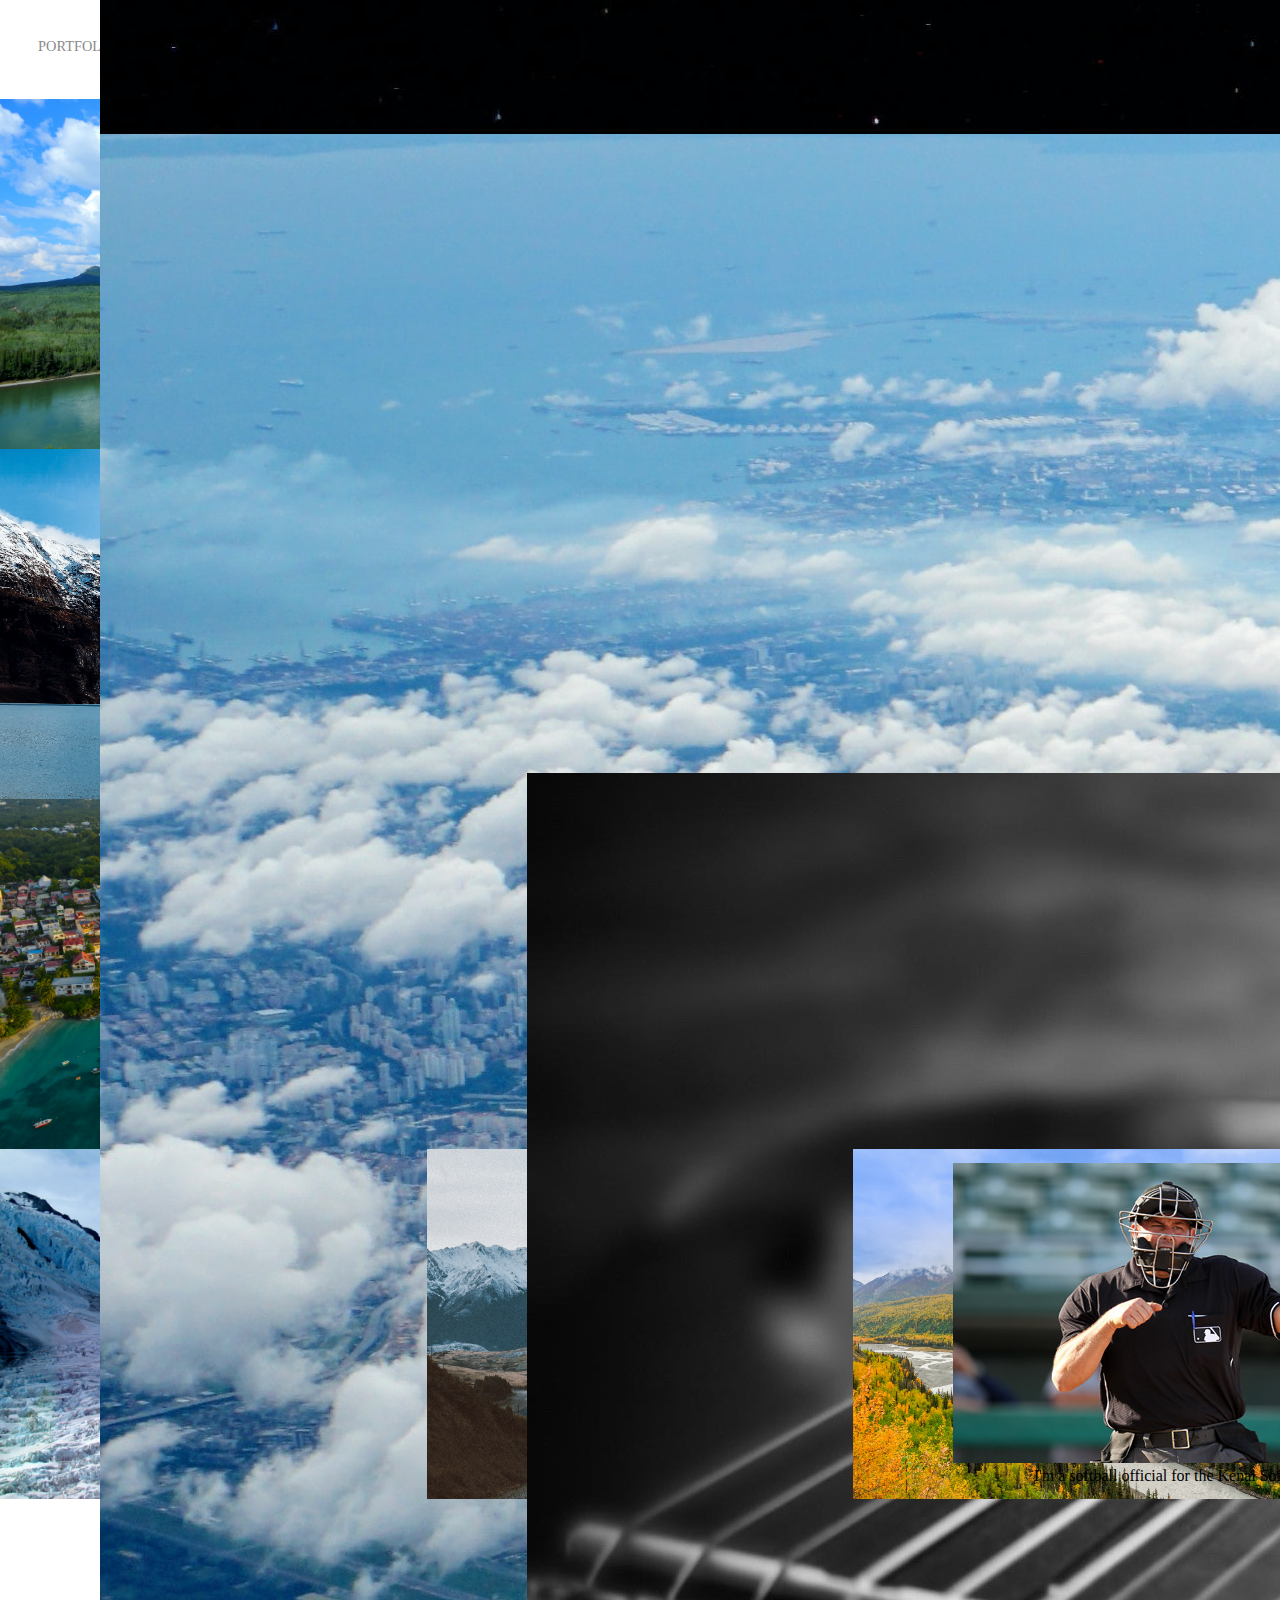
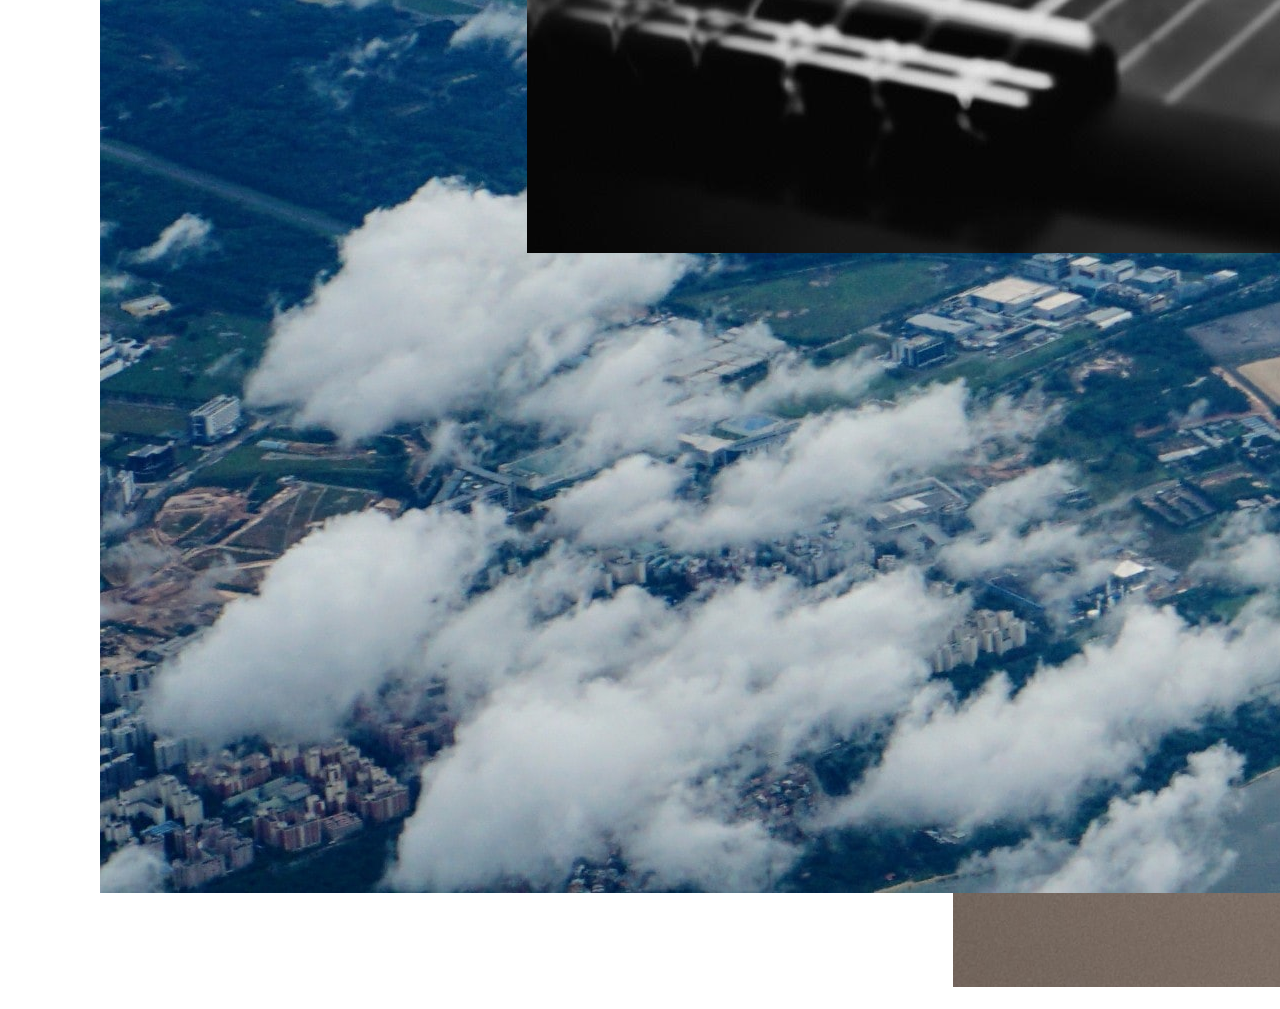
==== index.html @ 77ffd1c9 "modified CSS" ====
<!DOCTYPE html>
<html lang="en">

<head>
    <meta charset="UTF-8">
    <title>My Web Page</title>
    <link rel="stylesheet" href="styles.css">

</head>

<body>
    <div class="container">
        <div class="nav-wrapper">
            <div class="left-side">
                <div class="nav-link-wrapper">
                    <a href="art-portfolio.html">Portfolio</a>
                </div>
            </div>

            <div class="righ-side">
                <div class="brand">
                    <div>CYMBERLY BRENDIBLE</div>
                </div>
            </div>
        </div>

        <div class="content-wrapper">
            <div class="portfolio-items-wrapper">

                <div class="portfolio-item-wrapper">
                    <div class="portfolio-img-background" style="background-image:url(myWebpage_pics/logos1.jpg)">
                    </div>

                    <div class="img-text-wrapper">
                        <div class="logo-wrapper">
                            <img src="muyWebpage_pics/logos2.jpg">
                        </div>

                        <div class="subtitle">
                            I'm an Alaskan Native, and I live in Alaska where the days are short and the nights are
                            long.
                        </div>
                    </div>
                </div>

                <div class="portfolio-item-wrapper">
                    <div class="portfolio-img-background" style="background-image:url(myWebpage_pics/logos3.jpg)">
                    </div>

                    <div class="img-text-wrapper">
                        <div class="logo-wrapper">
                            <img src="myWebpage_pics/logos19.jpg">
                        </div>

                        <div class="subtitle">
                            I'm part of the only Federally Recognized Reservation in the state of Alaska.
                        </div>
                    </div>
                </div>

                <div class="portfolio-item-wrapper">
                    <div class="portfolio-img-background" style="background-image:url(myWebpage_pics/logos4.jpg)">
                    </div>

                    <div class="img-text-wrapper">
                        <div class="logo-wrapper">
                            <img src="myWebpage_pics/logos17.jpg">
                        </div>

                        <div class="subtitle">
                            I'm part of the Tsimpshian tribe of the New and Old Metlakatla, which is located in Canada.
                        </div>
                    </div>
                </div>

                <div class="portfolio-item-wrapper">
                    <div class="portfolio-img-background" style="background-image:url(myWebpage_pics/logos5.jpg)">
                    </div>

                    <div class="img-text-wrapper">
                        <div class="logo-wrapper">
                            <img src="myWebpage_pics/logos20.jpg">
                        </div>

                        <div class="subtitle">
                            I'm a cat parent; I have two cats. Father and son. The oldest is a black cat with orange-red
                            tabby stripes undercoat. The youngest is an prange striped tabby polydactyl with working
                            thumbs.
                        </div>
                    </div>
                </div>

                <div class="portfolio-item-wrapper">
                    <div class="portfolio-img-background" style="background-image:url(myWebpage_pics/logos6.jpg)">
                    </div>

                    <div class="img-text-wrapper">
                        <div class="logo-wrapper">
                            <img src="myWebpage_pics/logos21.jpg" </div>
                        </div>

                        <div class="subtitle">
                            I started learning code to broaden my horizons in this day and age.
                        </div>
                    </div>
                </div>

                <div class="portfolio-item-wrapper">
                    <div class="portfolio-img-background" style="background-image:url(myWebpage_pics/logos7.jpg)">
                    </div>

                    <div class="img-text-wrapper">
                        <div class="logo-wrapper">
                            <img src="myWebpage_pics/logos22.jpg" </div>
                        </div>

                        <div class="subtitle">
                            What would I like to do with my code? I would love to create video games everyone can enjoy.
                        </div>
                    </div>
                </div>

                <div class="portfolio-item-wrapper">
                    <div class="portfolio-img-background" style="background-image:url(myWebpage_pics/logos8.jpg)">
                    </div>

                    <div class="img-text-wrapper">
                        <div class="logo-wrapper">
                            <img src="myWebpage_pics/logos23.jpg" </div>
                        </div>

                        <div class="subtitle">
                            I hope to travel the world before I get too old to enjoy certain scenes.
                        </div>
                    </div>
                </div>

                <div class="portfolio-item-wrapper">
                    <div class="portfolio-img-background" style="background-image:url(images/logos/logos9.jpg)">
                    </div>

                    <div class="img-text-wrapper">
                        <div class="logo-wrapper">
                            <img src="myWebpage_pics/logos16.jpg" </div>
                        </div>

                        <div class="subtitle">
                            I'm part of the aggressive inline movement back in the 1990's before it was cool.
                        </div>
                    </div>
                </div>

                <div class="portfolio-item-wrapper">
                    <div class="portfolio-img-background" style="background-image:url(myWebpage_pics/logos10.jpg)">
                    </div>

                    <div class="img-text-wrapper">
                        <div class="logo-wrapper">
                            <img src="myWebpage_pics/alaskan90h7s_logo.jpg" </div>
                        </div>

                        <div class="subtitle">
                            I'm an artist. I create graphics, self-protraits, and anime-character art. I also dabble in
                            tattoo art.
                        </div>
                    </div>
                </div>

                <div class="portfolio-item-wrapper">
                    <div class="portfolio-img-background" style="background-image:url(myWebpage_pics/logos11.jpg)">
                    </div>

                    <div class="img-text-wrapper">
                        <div class="logo-wrapper">
                            <img src="myWebpage_pics/logos10.jpg" </div>
                        </div>

                        <div class="subtitle">
                            I have 12 sisters and 8 bothers, but I only have 1 biological sister and 1 biological
                            brother.
                        </div>
                    </div>
                </div>

                <div class="portfolio-item-wrapper">
                    <div class="portfolio-img-background" style="background-image:url(myWebpage_pics/logos12.jpg)">
                    </div>

                    <div class="img-text-wrapper">
                        <div class="logo-wrapper">
                            <img src="myWebpage_pics/logos15.jpg" </div>
                        </div>

                        <div class="subtitle">
                            I'm a 15 plus year student of guitar.
                        </div>
                    </div>
                </div>

                <div class="portfolio-item-wrapper">
                    <div class="portfolio-img-background" style="background-image:url(myWebpage_pics/logos13.jpg)">
                    </div>

                    <div class="img-text-wrapper">
                        <div class="logo-wrapper">
                            <img src="myWebpage_pics/logos14.jpg" </div>
                        </div>

                        <div class="subtitle" font-size=5>
                            I'm a softball official for the Kenai Softball Association.
                        </div>
                    </div>
                </div>

            </div>


        </div>
</body>

</html>
---- styles.css ----
/*Master Styles */
body {
    margin: 0px;
}

.container {
    display: grid;
    grid-template-columns: 1fr;
}

/* Nav Styles*/
.nav-wrapper {
    display: flex;
    justify-content: space-between;
    padding: 38px;
}

.left-side {
    display: flex;
}

.nav-wrapper > .left-side > div {
    margin-right: 20px;
    font-size: 0.9em;
    text-transform: uppercase;
}

.nav-link-wrapper {
    height: 22px;
    border-bottom: 1px solid transparent;
    transition: border-bottom 0.5s;
}

.nav-link-wrapper a {
    color: #8a8a8a;
    text-decoration: none;
    transition: color 0.5s;   
}

.nav-link-wrapper:hover {
    border-bottom: 1px solid black;
}

.nav-link-wrapper a:hover {
    border-bottom: black;
}

/*Portfolio Syles */
.portfolio-items-wrapper {
    display: grid;
    grid-template-columns: 1fr 1fr 1fr;
}

.portfolio-item-wrapper {
    position: relative;
}

.portfolio-img-background {
    height: 350px;
    width: 100%;
    background-size: cover;
    background-position: center;
    background-repeat: no-repeat;
}

.img-text-wrapper {
    position: absolute;
    top: 0;
    display: flex;
    flex-direction: column;
    justify-content: center;
    align-items: center;
    height: 100%;
    text-align: center;
    padding-left: 100px;
    padding-right: 100px;
}
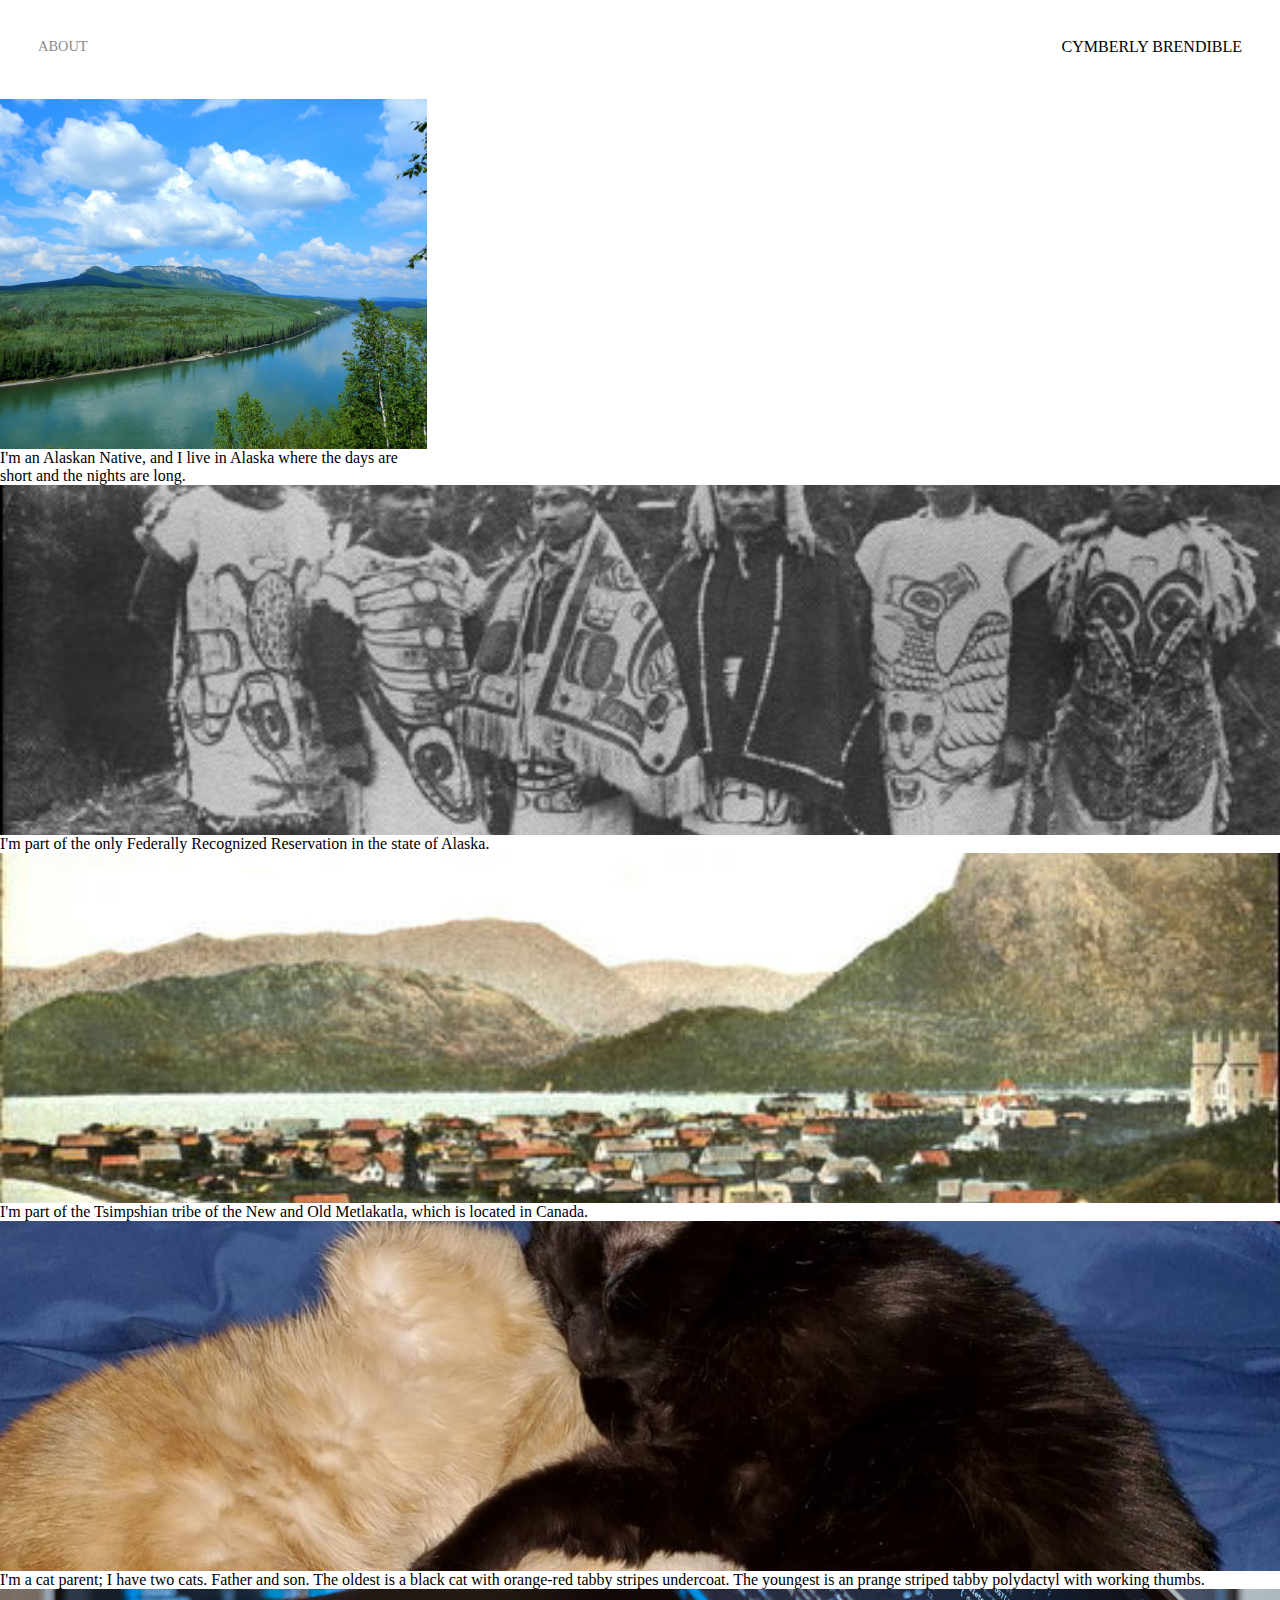
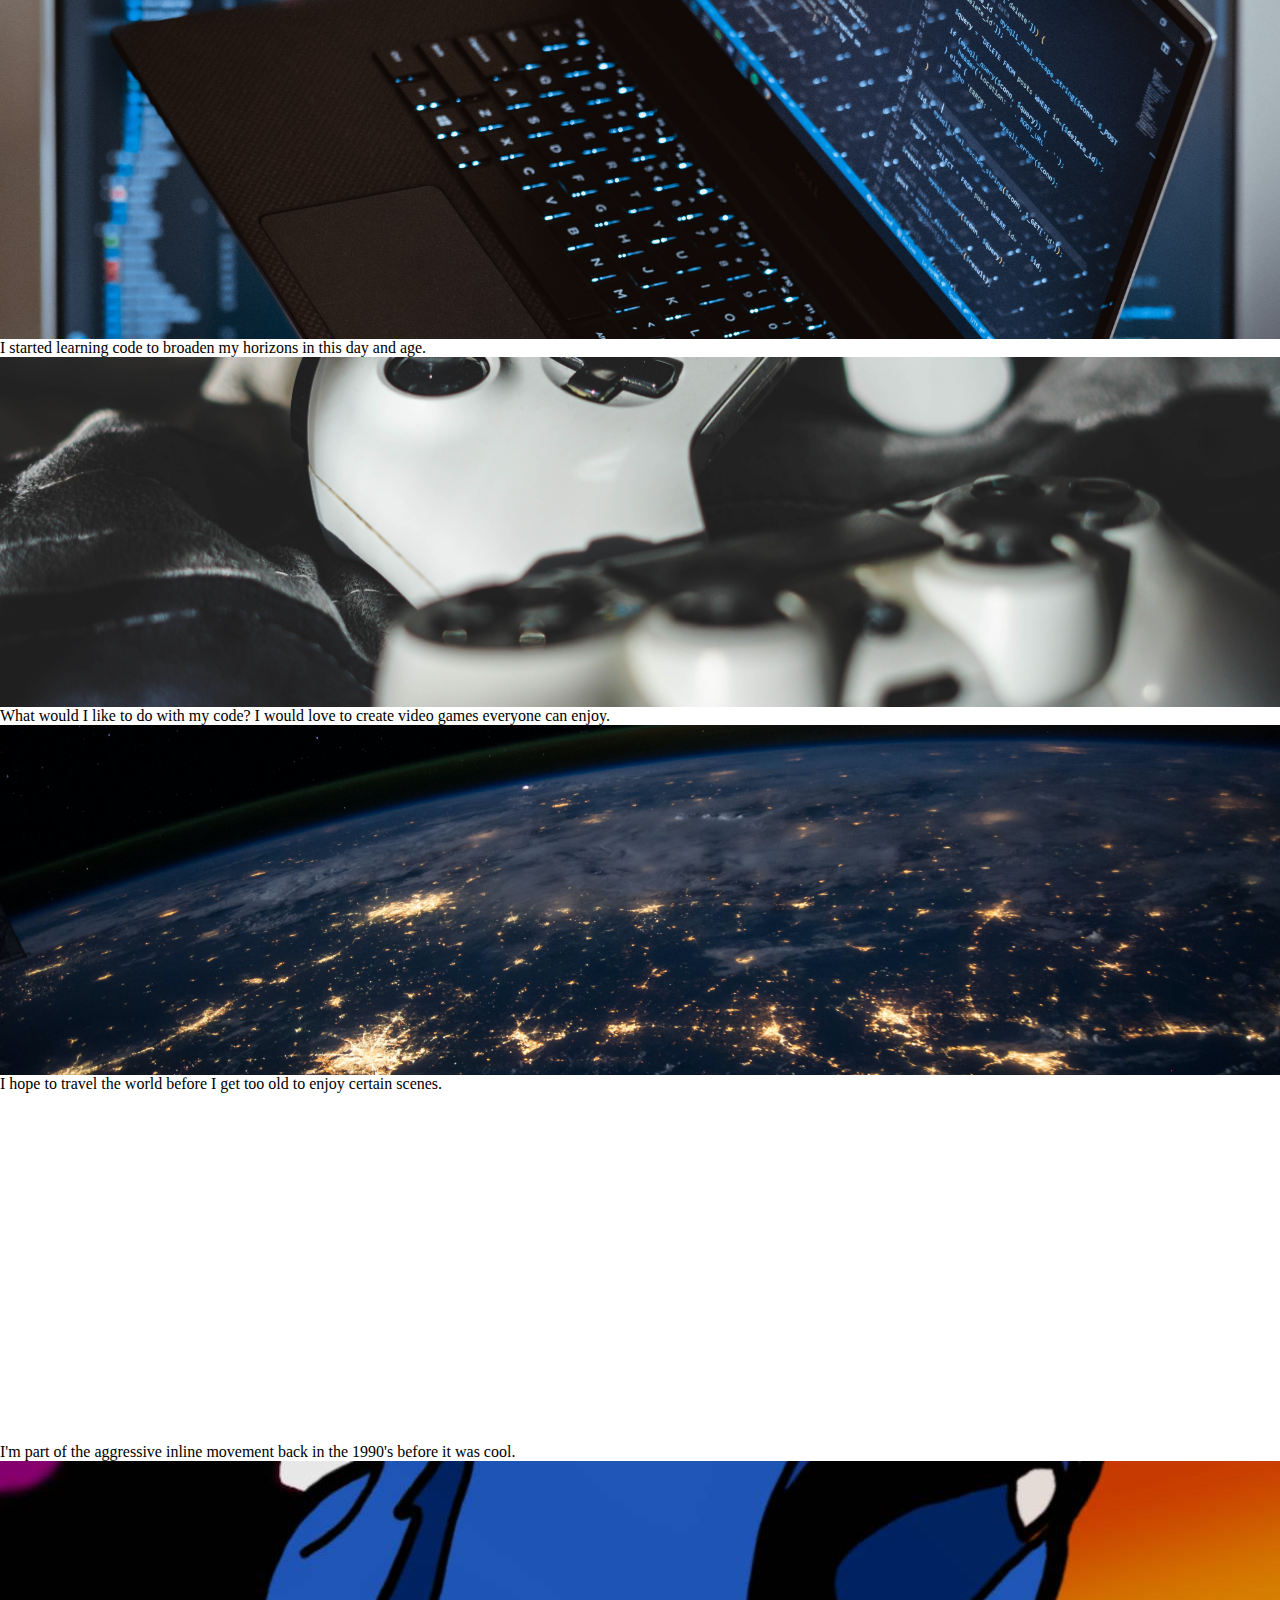
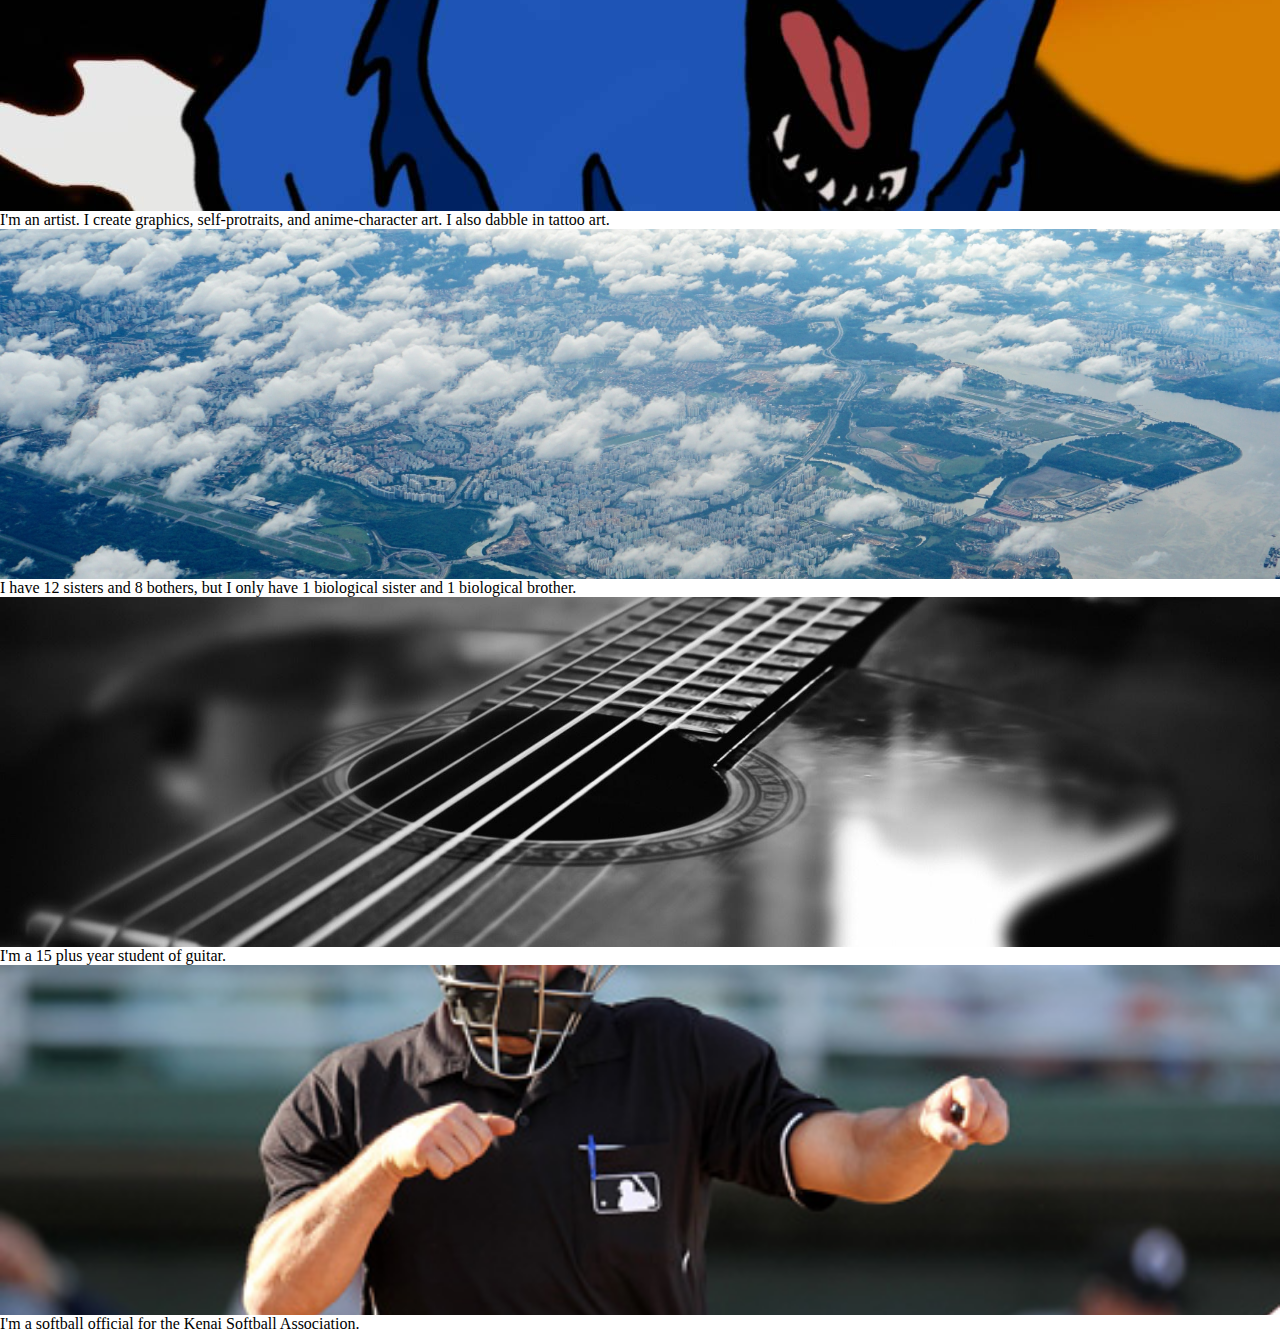
==== commit 5d3b59a3: "modified html" ====
--- a/index.html
+++ b/index.html
@@ -13,7 +13,7 @@
         <div class="nav-wrapper">
             <div class="left-side">
                 <div class="nav-link-wrapper">
-                    <a href="art-portfolio.html">Portfolio</a>
+                    <a href="about.html">About</a>
                 </div>
             </div>
 
@@ -30,12 +30,6 @@
                 <div class="portfolio-item-wrapper">
                     <div class="portfolio-img-background" style="background-image:url(myWebpage_pics/logos1.jpg)">
                     </div>
-
-                    <div class="img-text-wrapper">
-                        <div class="logo-wrapper">
-                            <img src="muyWebpage_pics/logos2.jpg">
-                        </div>
-
                         <div class="subtitle">
                             I'm an Alaskan Native, and I live in Alaska where the days are short and the nights are
                             long.
@@ -44,14 +38,8 @@
                 </div>
 
                 <div class="portfolio-item-wrapper">
-                    <div class="portfolio-img-background" style="background-image:url(myWebpage_pics/logos3.jpg)">
+                    <div class="portfolio-img-background" style="background-image:url(myWebpage_pics/logos19.jpg)">
                     </div>
-
-                    <div class="img-text-wrapper">
-                        <div class="logo-wrapper">
-                            <img src="myWebpage_pics/logos19.jpg">
-                        </div>
-
                         <div class="subtitle">
                             I'm part of the only Federally Recognized Reservation in the state of Alaska.
                         </div>
@@ -59,14 +47,8 @@
                 </div>
 
                 <div class="portfolio-item-wrapper">
-                    <div class="portfolio-img-background" style="background-image:url(myWebpage_pics/logos4.jpg)">
+                    <div class="portfolio-img-background" style="background-image:url(myWebpage_pics/logos18.jpg)">
                     </div>
-
-                    <div class="img-text-wrapper">
-                        <div class="logo-wrapper">
-                            <img src="myWebpage_pics/logos17.jpg">
-                        </div>
-
                         <div class="subtitle">
                             I'm part of the Tsimpshian tribe of the New and Old Metlakatla, which is located in Canada.
                         </div>
@@ -74,14 +56,8 @@
                 </div>
 
                 <div class="portfolio-item-wrapper">
-                    <div class="portfolio-img-background" style="background-image:url(myWebpage_pics/logos5.jpg)">
+                    <div class="portfolio-img-background" style="background-image:url(myWebpage_pics/logos20.jpg)">
                     </div>
-
-                    <div class="img-text-wrapper">
-                        <div class="logo-wrapper">
-                            <img src="myWebpage_pics/logos20.jpg">
-                        </div>
-
                         <div class="subtitle">
                             I'm a cat parent; I have two cats. Father and son. The oldest is a black cat with orange-red
                             tabby stripes undercoat. The youngest is an prange striped tabby polydactyl with working
@@ -91,14 +67,8 @@
                 </div>
 
                 <div class="portfolio-item-wrapper">
-                    <div class="portfolio-img-background" style="background-image:url(myWebpage_pics/logos6.jpg)">
+                    <div class="portfolio-img-background" style="background-image:url(myWebpage_pics/logos22.jpg)">
                     </div>
-
-                    <div class="img-text-wrapper">
-                        <div class="logo-wrapper">
-                            <img src="myWebpage_pics/logos21.jpg" </div>
-                        </div>
-
                         <div class="subtitle">
                             I started learning code to broaden my horizons in this day and age.
                         </div>
@@ -106,14 +76,8 @@
                 </div>
 
                 <div class="portfolio-item-wrapper">
-                    <div class="portfolio-img-background" style="background-image:url(myWebpage_pics/logos7.jpg)">
+                    <div class="portfolio-img-background" style="background-image:url(myWebpage_pics/logos24.jpg)">
                     </div>
-
-                    <div class="img-text-wrapper">
-                        <div class="logo-wrapper">
-                            <img src="myWebpage_pics/logos22.jpg" </div>
-                        </div>
-
                         <div class="subtitle">
                             What would I like to do with my code? I would love to create video games everyone can enjoy.
                         </div>
@@ -121,14 +85,8 @@
                 </div>
 
                 <div class="portfolio-item-wrapper">
-                    <div class="portfolio-img-background" style="background-image:url(myWebpage_pics/logos8.jpg)">
+                    <div class="portfolio-img-background" style="background-image:url(myWebpage_pics/logos23.jpg)">
                     </div>
-
-                    <div class="img-text-wrapper">
-                        <div class="logo-wrapper">
-                            <img src="myWebpage_pics/logos23.jpg" </div>
-                        </div>
-
                         <div class="subtitle">
                             I hope to travel the world before I get too old to enjoy certain scenes.
                         </div>
@@ -136,14 +94,8 @@
                 </div>
 
                 <div class="portfolio-item-wrapper">
-                    <div class="portfolio-img-background" style="background-image:url(images/logos/logos9.jpg)">
+                    <div class="portfolio-img-background" style="background-image:url(images/logos/logos16.jpg)">
                     </div>
-
-                    <div class="img-text-wrapper">
-                        <div class="logo-wrapper">
-                            <img src="myWebpage_pics/logos16.jpg" </div>
-                        </div>
-
                         <div class="subtitle">
                             I'm part of the aggressive inline movement back in the 1990's before it was cool.
                         </div>
@@ -151,14 +103,8 @@
                 </div>
 
                 <div class="portfolio-item-wrapper">
-                    <div class="portfolio-img-background" style="background-image:url(myWebpage_pics/logos10.jpg)">
+                    <div class="portfolio-img-background" style="background-image:url(myWebpage_pics/alaskan90h7s_logo.jpg)">
                     </div>
-
-                    <div class="img-text-wrapper">
-                        <div class="logo-wrapper">
-                            <img src="myWebpage_pics/alaskan90h7s_logo.jpg" </div>
-                        </div>
-
                         <div class="subtitle">
                             I'm an artist. I create graphics, self-protraits, and anime-character art. I also dabble in
                             tattoo art.
@@ -167,14 +113,8 @@
                 </div>
 
                 <div class="portfolio-item-wrapper">
-                    <div class="portfolio-img-background" style="background-image:url(myWebpage_pics/logos11.jpg)">
+                    <div class="portfolio-img-background" style="background-image:url(myWebpage_pics/logos10.jpg)">
                     </div>
-
-                    <div class="img-text-wrapper">
-                        <div class="logo-wrapper">
-                            <img src="myWebpage_pics/logos10.jpg" </div>
-                        </div>
-
                         <div class="subtitle">
                             I have 12 sisters and 8 bothers, but I only have 1 biological sister and 1 biological
                             brother.
@@ -183,14 +123,8 @@
                 </div>
 
                 <div class="portfolio-item-wrapper">
-                    <div class="portfolio-img-background" style="background-image:url(myWebpage_pics/logos12.jpg)">
+                    <div class="portfolio-img-background" style="background-image:url(myWebpage_pics/logos15.jpg)">
                     </div>
-
-                    <div class="img-text-wrapper">
-                        <div class="logo-wrapper">
-                            <img src="myWebpage_pics/logos15.jpg" </div>
-                        </div>
-
                         <div class="subtitle">
                             I'm a 15 plus year student of guitar.
                         </div>
@@ -198,14 +132,8 @@
                 </div>
 
                 <div class="portfolio-item-wrapper">
-                    <div class="portfolio-img-background" style="background-image:url(myWebpage_pics/logos13.jpg)">
+                    <div class="portfolio-img-background" style="background-image:url(myWebpage_pics/logos14.jpg)">
                     </div>
-
-                    <div class="img-text-wrapper">
-                        <div class="logo-wrapper">
-                            <img src="myWebpage_pics/logos14.jpg" </div>
-                        </div>
-
                         <div class="subtitle" font-size=5>
                             I'm a softball official for the Kenai Softball Association.
                         </div>
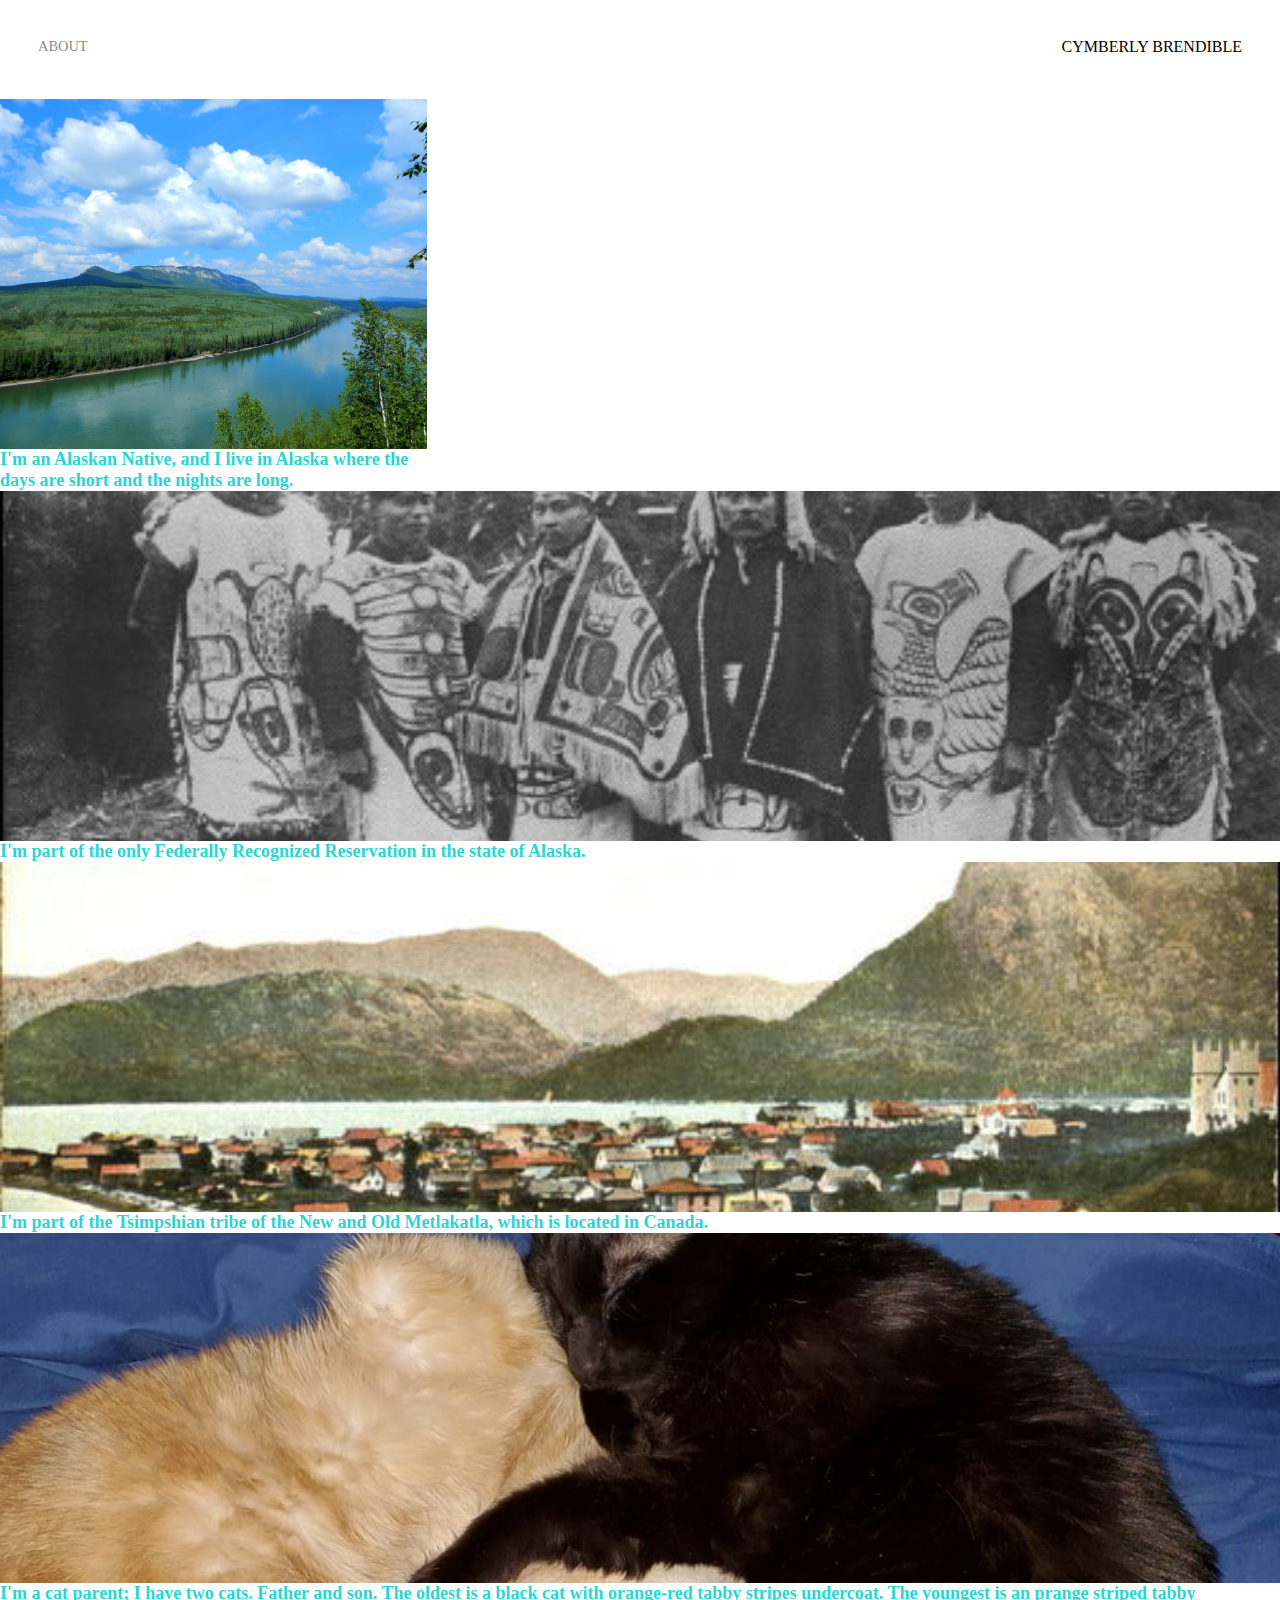
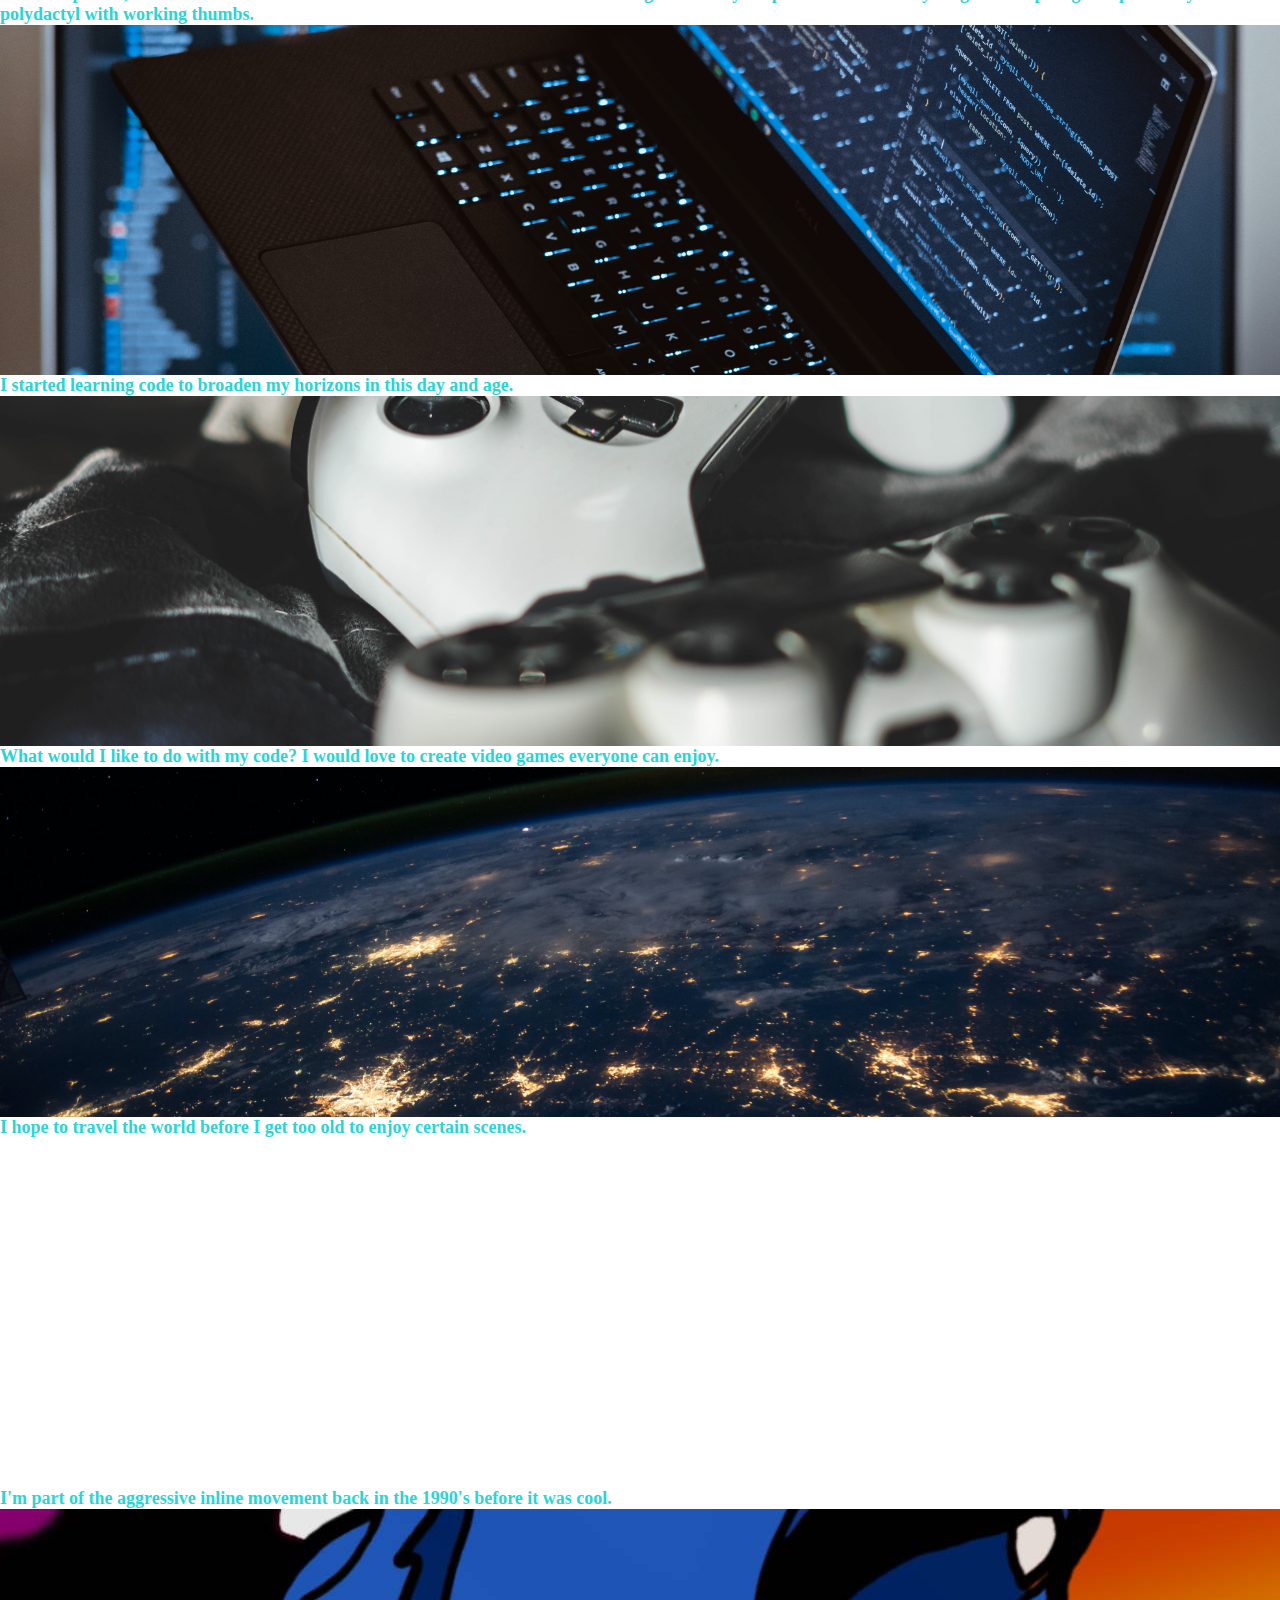
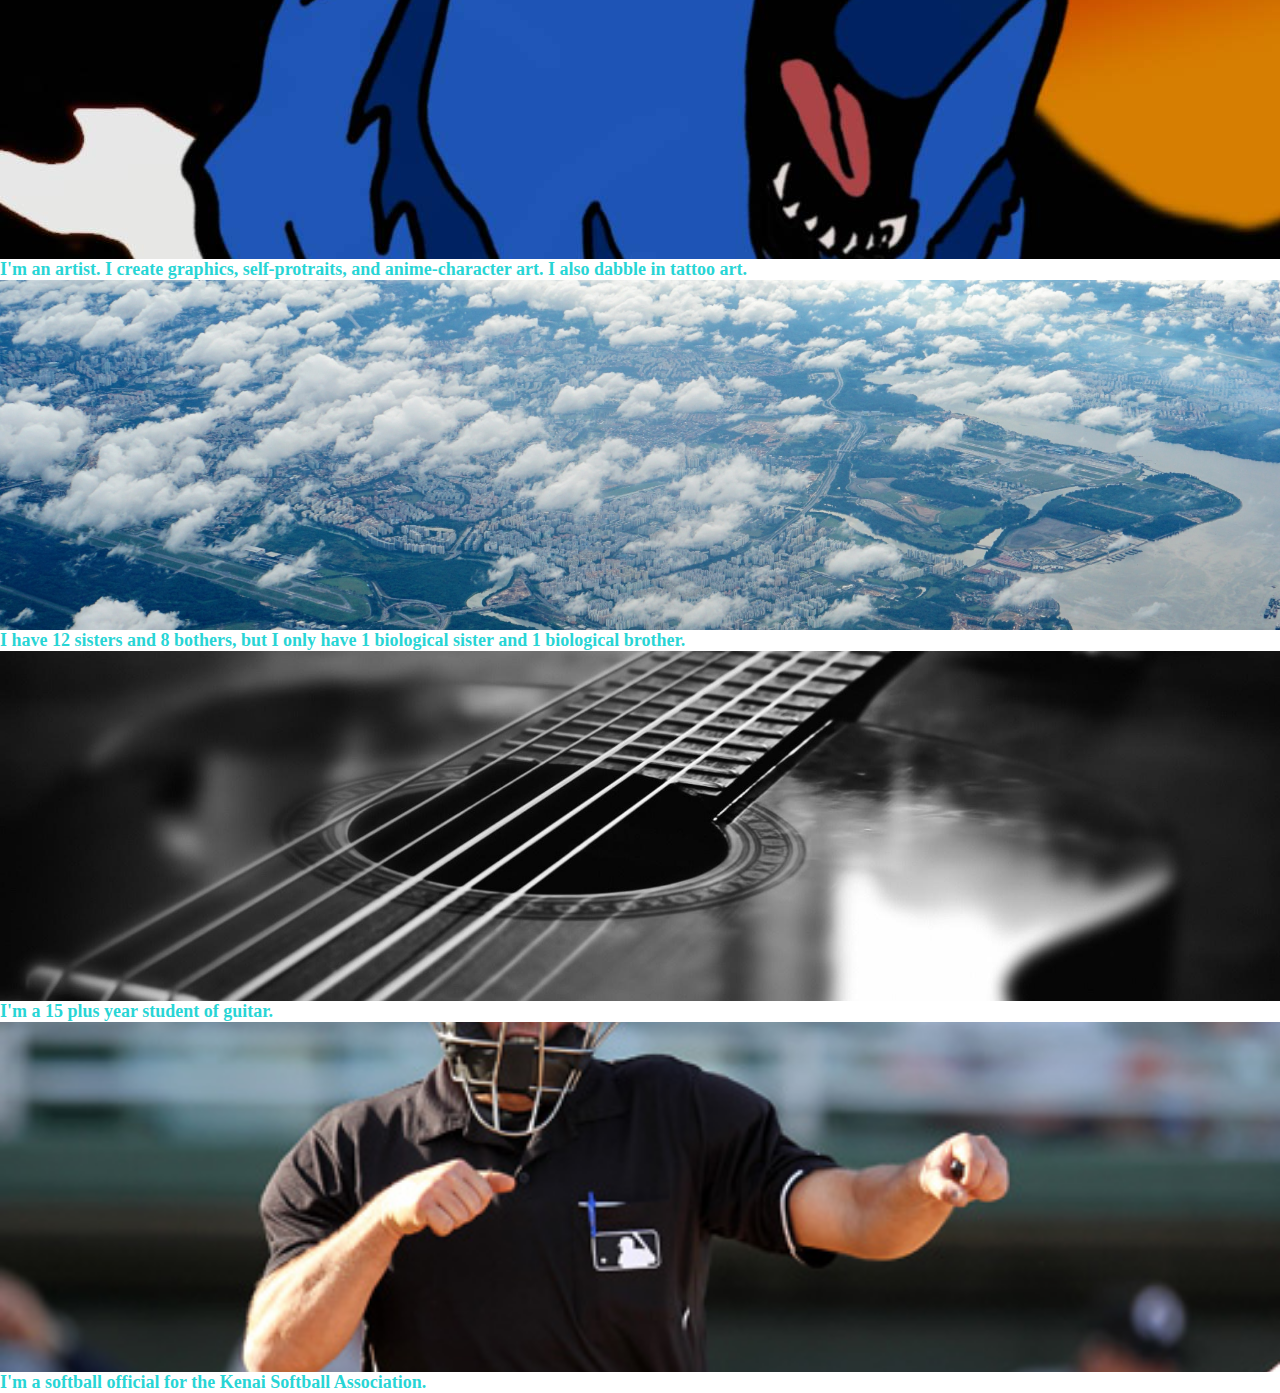
==== commit 61fc1ac3: "modified 3" ====
--- a/index.html
+++ b/index.html
@@ -13,7 +13,7 @@
         <div class="nav-wrapper">
             <div class="left-side">
                 <div class="nav-link-wrapper">
-                    <a href="about.html">About</a>
+                    <a href="about.html">ABOUT</a>
                 </div>
             </div>
 
--- a/styles.css
+++ b/styles.css
@@ -1,78 +1,89 @@
 /*Master Styles */
 body {
-    margin: 0px;
+  margin: 0px;
 }
 
 .container {
-    display: grid;
-    grid-template-columns: 1fr;
+  display: grid;
+  grid-template-columns: 1fr;
 }
 
 /* Nav Styles*/
 .nav-wrapper {
-    display: flex;
-    justify-content: space-between;
-    padding: 38px;
+  display: flex;
+  justify-content: space-between;
+  padding: 38px;
 }
 
 .left-side {
-    display: flex;
+  display: flex;
 }
 
 .nav-wrapper > .left-side > div {
-    margin-right: 20px;
-    font-size: 0.9em;
-    text-transform: uppercase;
+  margin-right: 20px;
+  font-size: 0.9em;
+  text-transform: uppercase;
 }
 
 .nav-link-wrapper {
-    height: 22px;
-    border-bottom: 1px solid transparent;
-    transition: border-bottom 0.5s;
+  height: 22px;
+  border-bottom: 1px solid transparent;
+  transition: border-bottom 0.5s;
 }
 
 .nav-link-wrapper a {
-    color: #8a8a8a;
-    text-decoration: none;
-    transition: color 0.5s;   
+  color: #8a8a8a;
+  text-decoration: none;
+  transition: color 0.5s;
 }
 
 .nav-link-wrapper:hover {
-    border-bottom: 1px solid black;
+  border-bottom: 1px solid black;
 }
 
 .nav-link-wrapper a:hover {
-    border-bottom: black;
+  border-bottom: black;
 }
 
 /*Portfolio Syles */
 .portfolio-items-wrapper {
-    display: grid;
-    grid-template-columns: 1fr 1fr 1fr;
+  display: grid;
+  grid-template-columns: 1fr 1fr 1fr;
 }
 
 .portfolio-item-wrapper {
-    position: relative;
+  position: relative;
 }
 
 .portfolio-img-background {
-    height: 350px;
-    width: 100%;
-    background-size: cover;
-    background-position: center;
-    background-repeat: no-repeat;
+  height: 350px;
+  width: 100%;
+  background-size: cover;
+  background-position: center;
+  background-repeat: no-repeat;
 }
 
 .img-text-wrapper {
-    position: absolute;
-    top: 0;
-    display: flex;
-    flex-direction: column;
-    justify-content: center;
-    align-items: center;
-    height: 100%;
-    text-align: center;
-    padding-left: 100px;
-    padding-right: 100px;
+  position: absolute;
+  top: 0;
+  display: flex;
+  flex-direction: column;
+  justify-content: center;
+  align-items: center;
+  height: 100%;
+  text-align: center;
+  padding-left: 100px;
+  padding-right: 100px;
 }
 
+.logo-wrapper {
+  width: 50%;
+  display: grid;
+  margin-bottom: 20px;
+}
+
+.subtitle {
+  font-weight: 600;
+  font-size: large;
+  color: rgba(0, 206, 206, 0.863);
+}
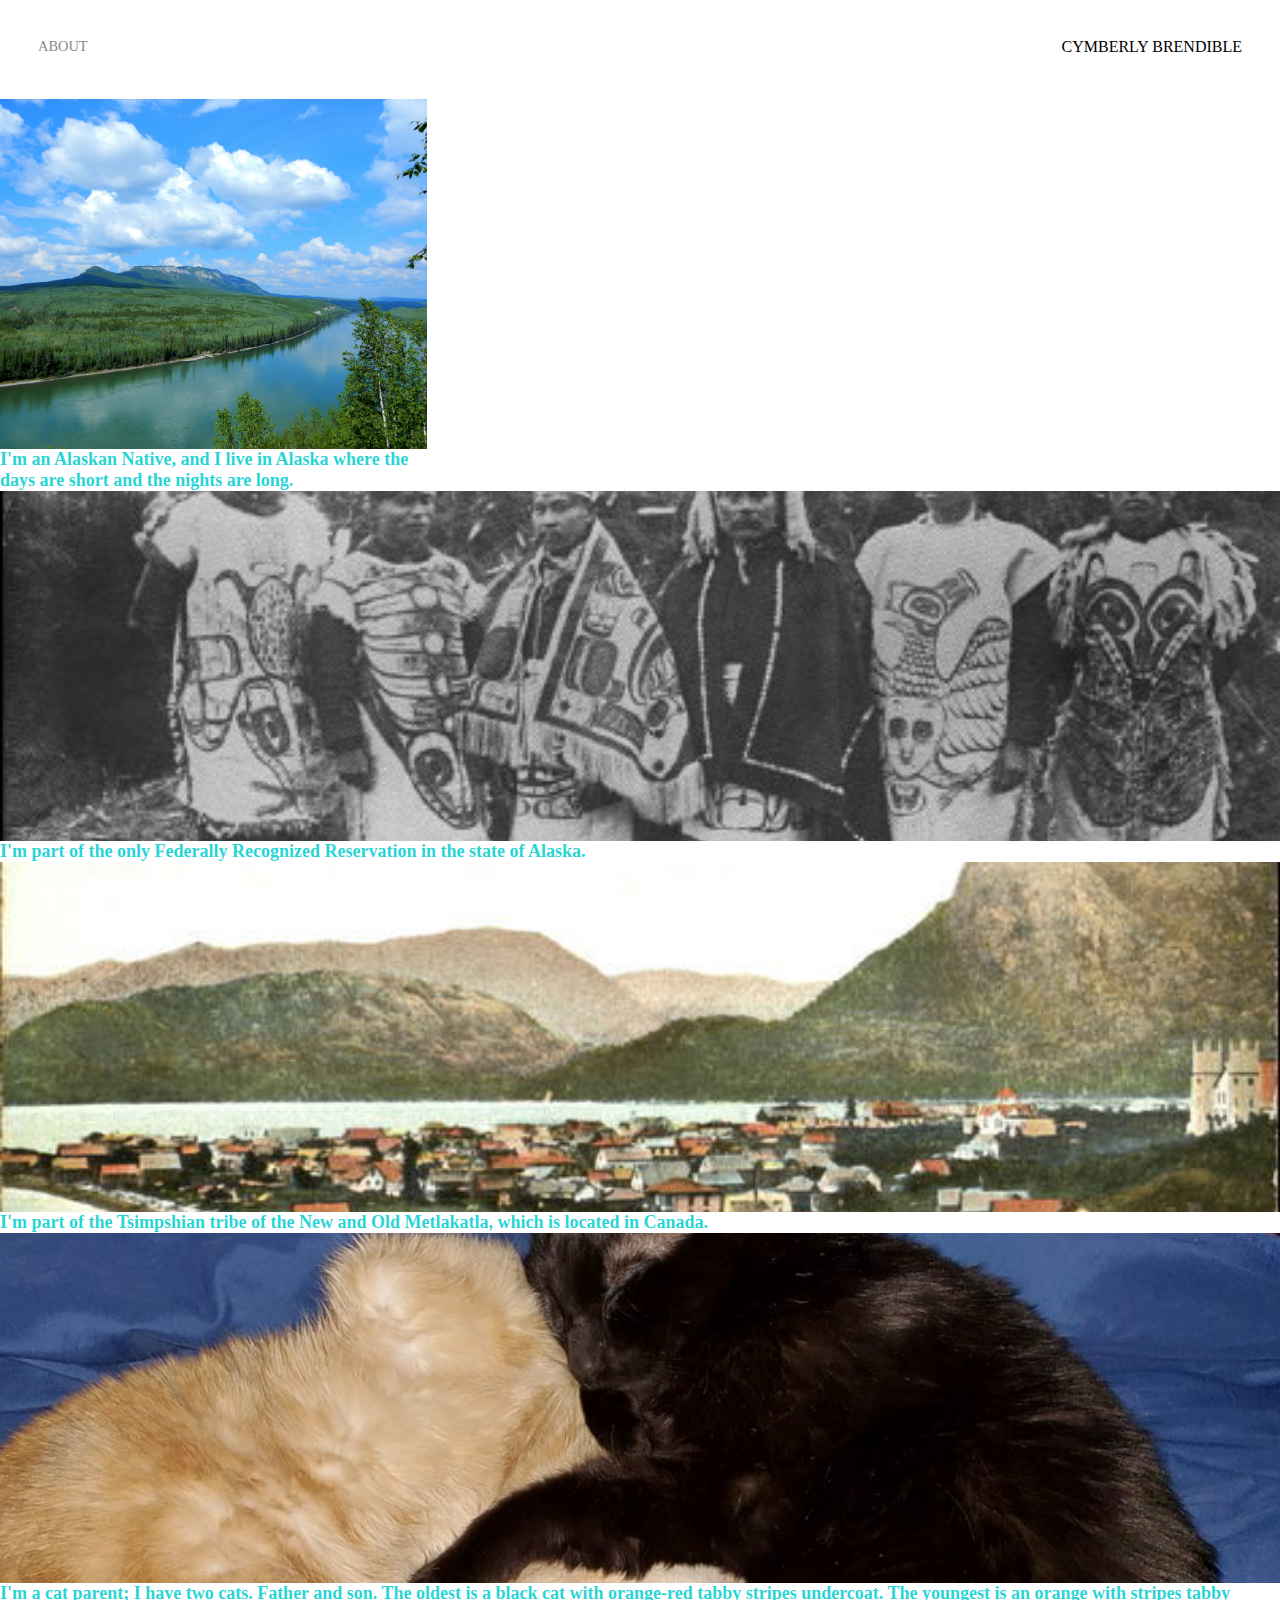
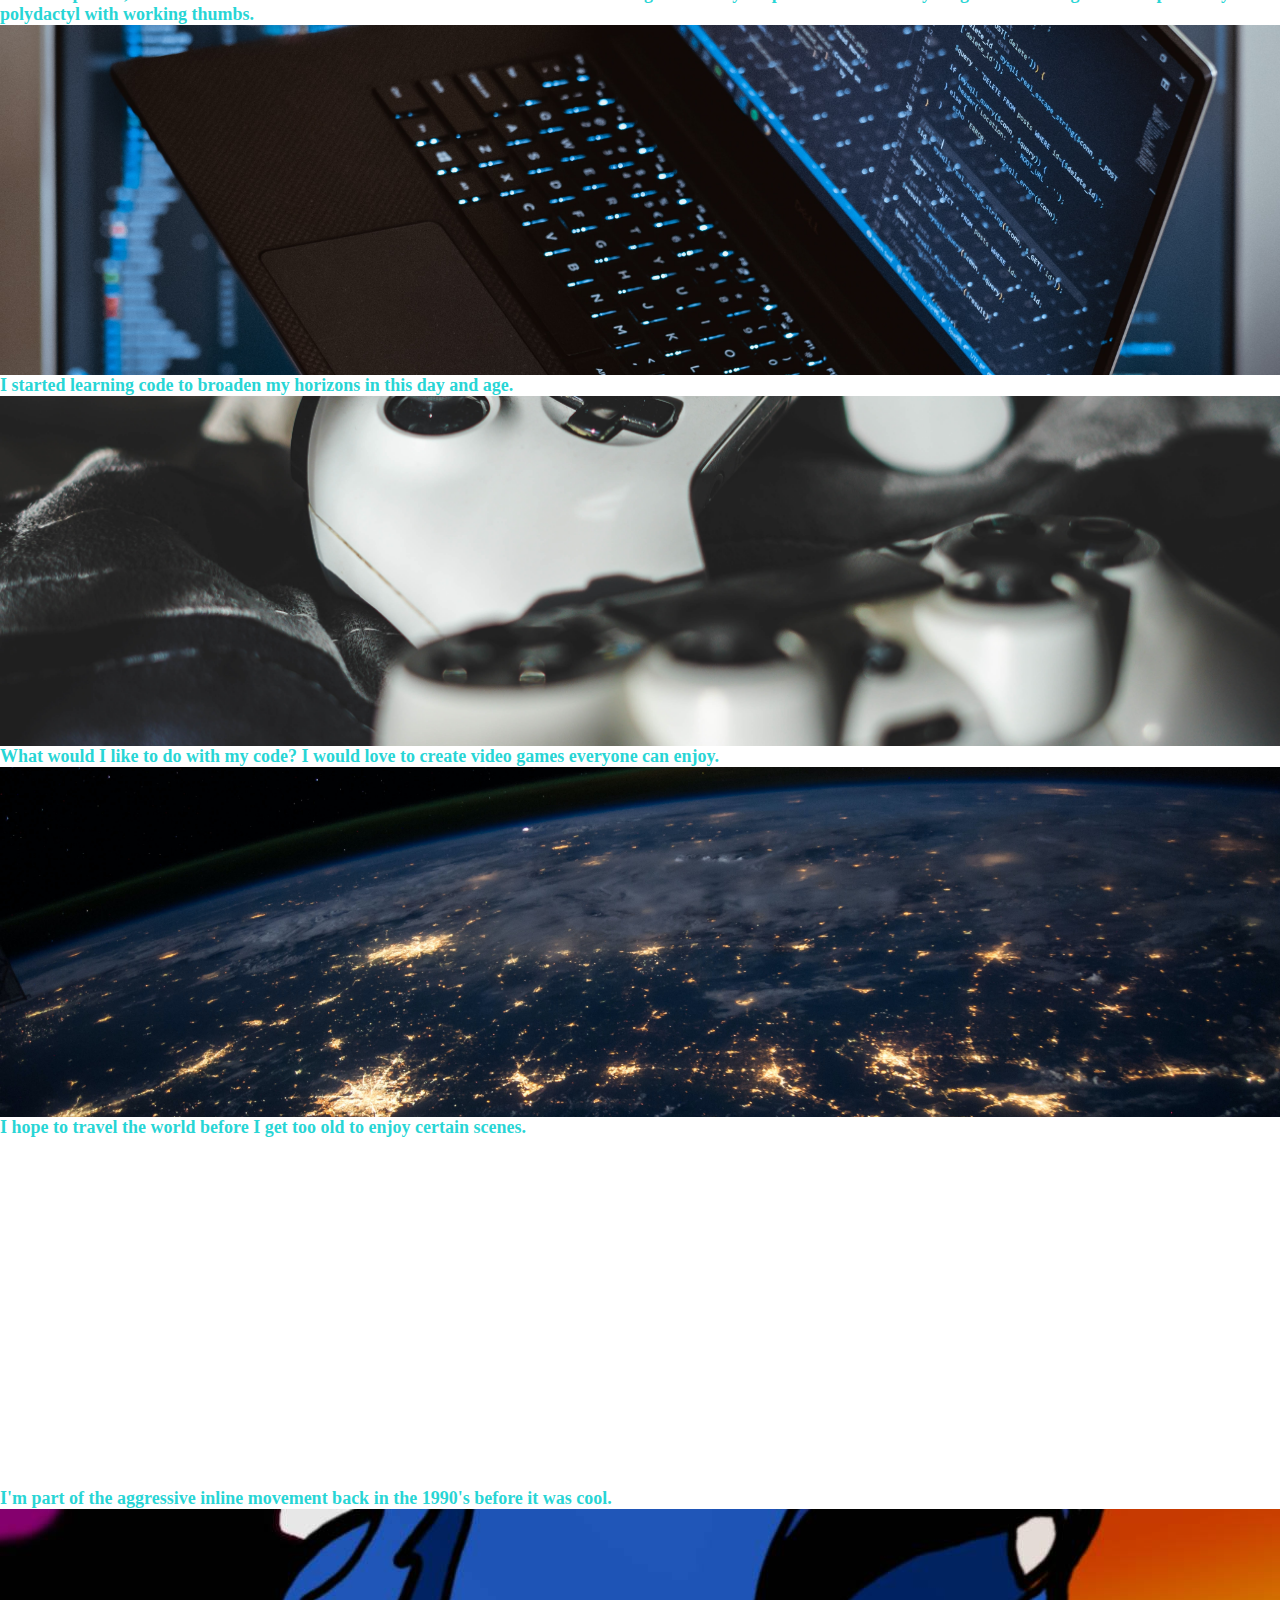
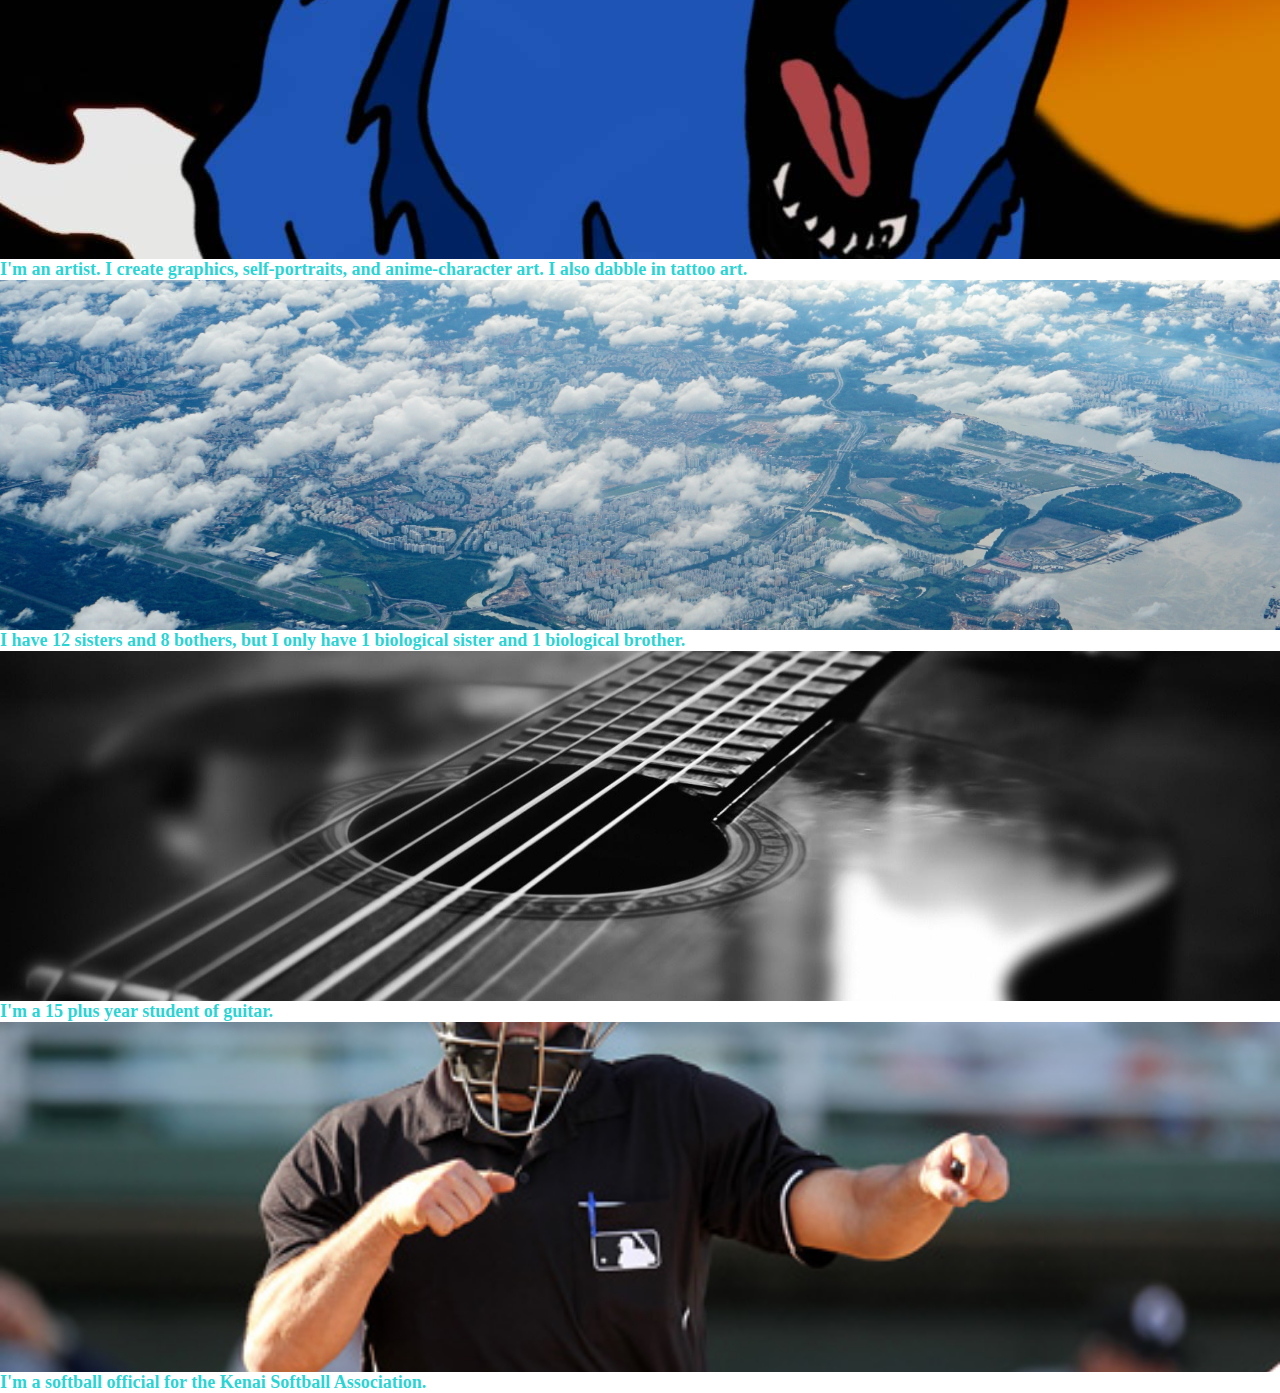
==== commit 920aaa11: "spell checked" ====
--- a/index.html
+++ b/index.html
@@ -17,7 +17,7 @@
                 </div>
             </div>
 
-            <div class="righ-side">
+            <div class="right-side">
                 <div class="brand">
                     <div>CYMBERLY BRENDIBLE</div>
                 </div>
@@ -60,7 +60,7 @@
                     </div>
                         <div class="subtitle">
                             I'm a cat parent; I have two cats. Father and son. The oldest is a black cat with orange-red
-                            tabby stripes undercoat. The youngest is an prange striped tabby polydactyl with working
+                            tabby stripes undercoat. The youngest is an orange with stripes tabby polydactyl with working
                             thumbs.
                         </div>
                     </div>
@@ -106,7 +106,7 @@
                     <div class="portfolio-img-background" style="background-image:url(myWebpage_pics/alaskan90h7s_logo.jpg)">
                     </div>
                         <div class="subtitle">
-                            I'm an artist. I create graphics, self-protraits, and anime-character art. I also dabble in
+                            I'm an artist. I create graphics, self-portraits, and anime-character art. I also dabble in
                             tattoo art.
                         </div>
                     </div>
--- a/styles.css
+++ b/styles.css
@@ -45,7 +45,7 @@
   border-bottom: black;
 }
 
-/*Portfolio Syles */
+/*Portfolio Styles */
 .portfolio-items-wrapper {
   display: grid;
   grid-template-columns: 1fr 1fr 1fr;
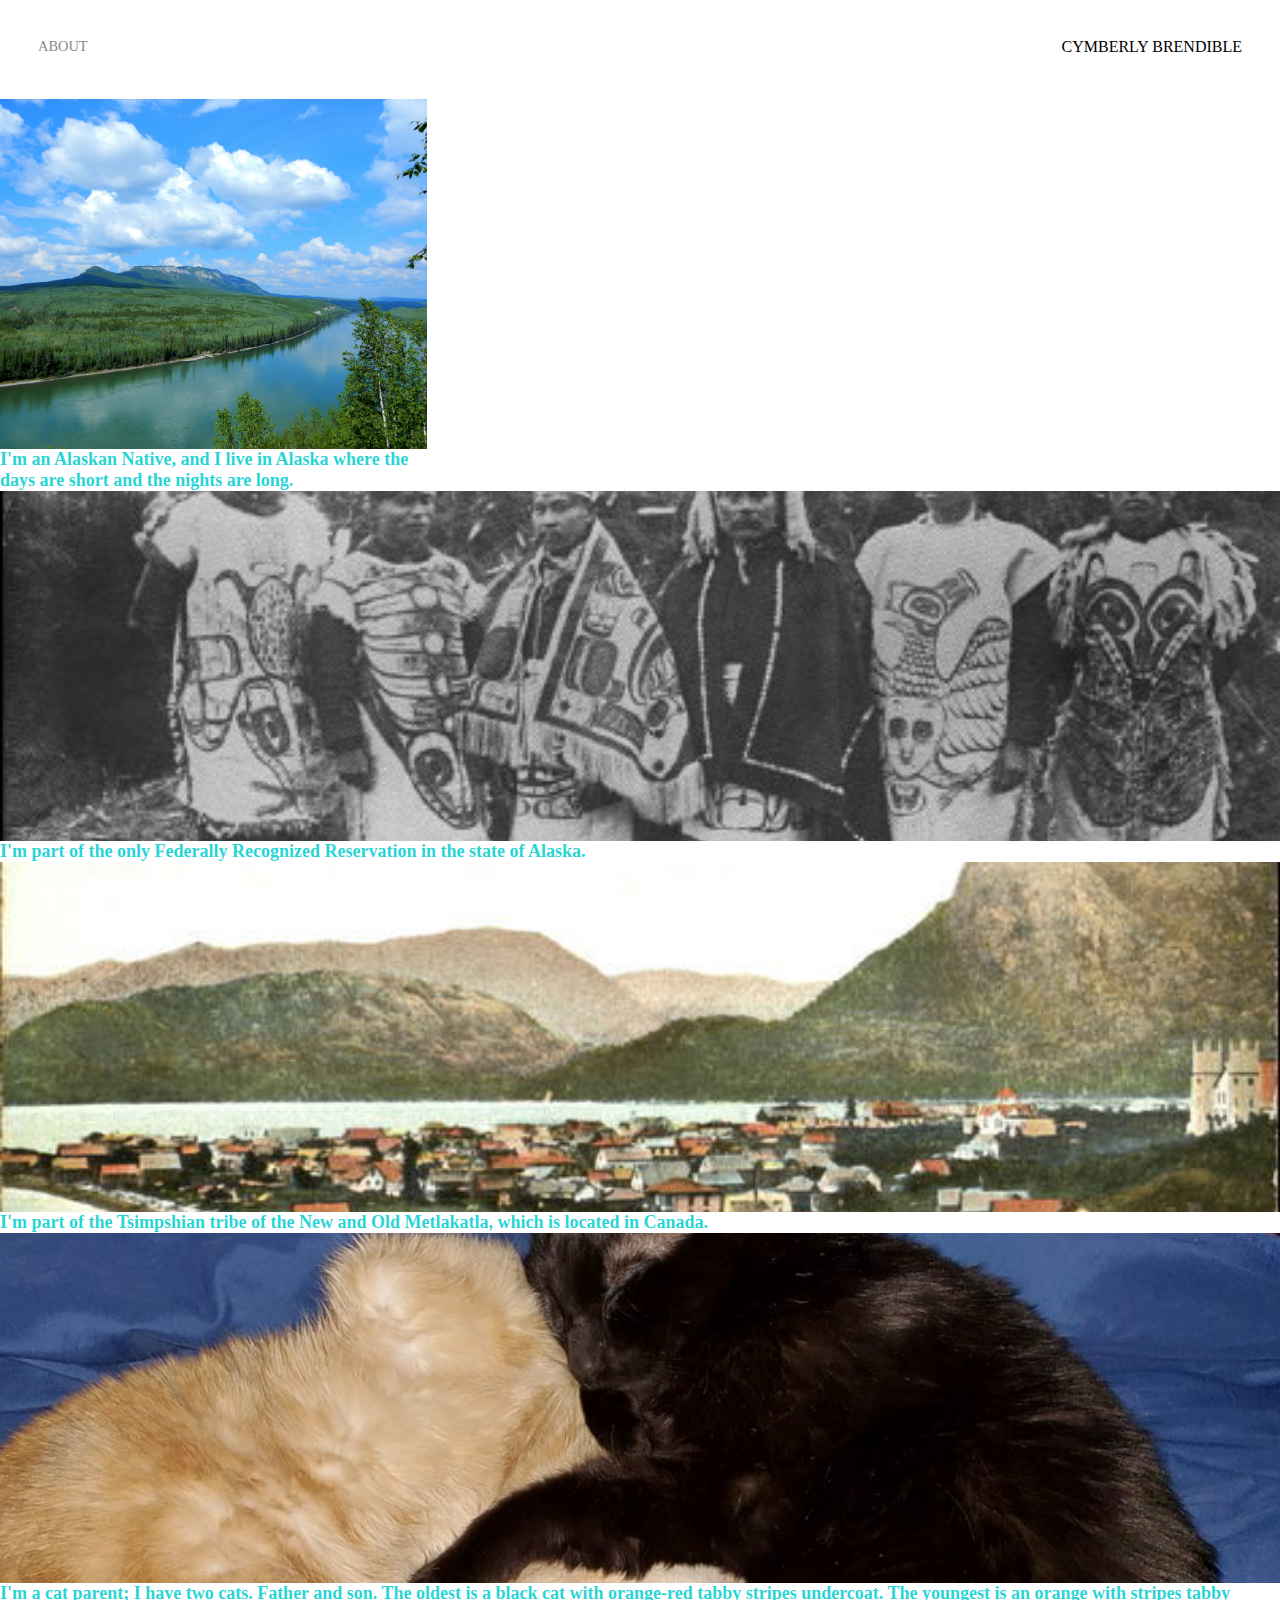
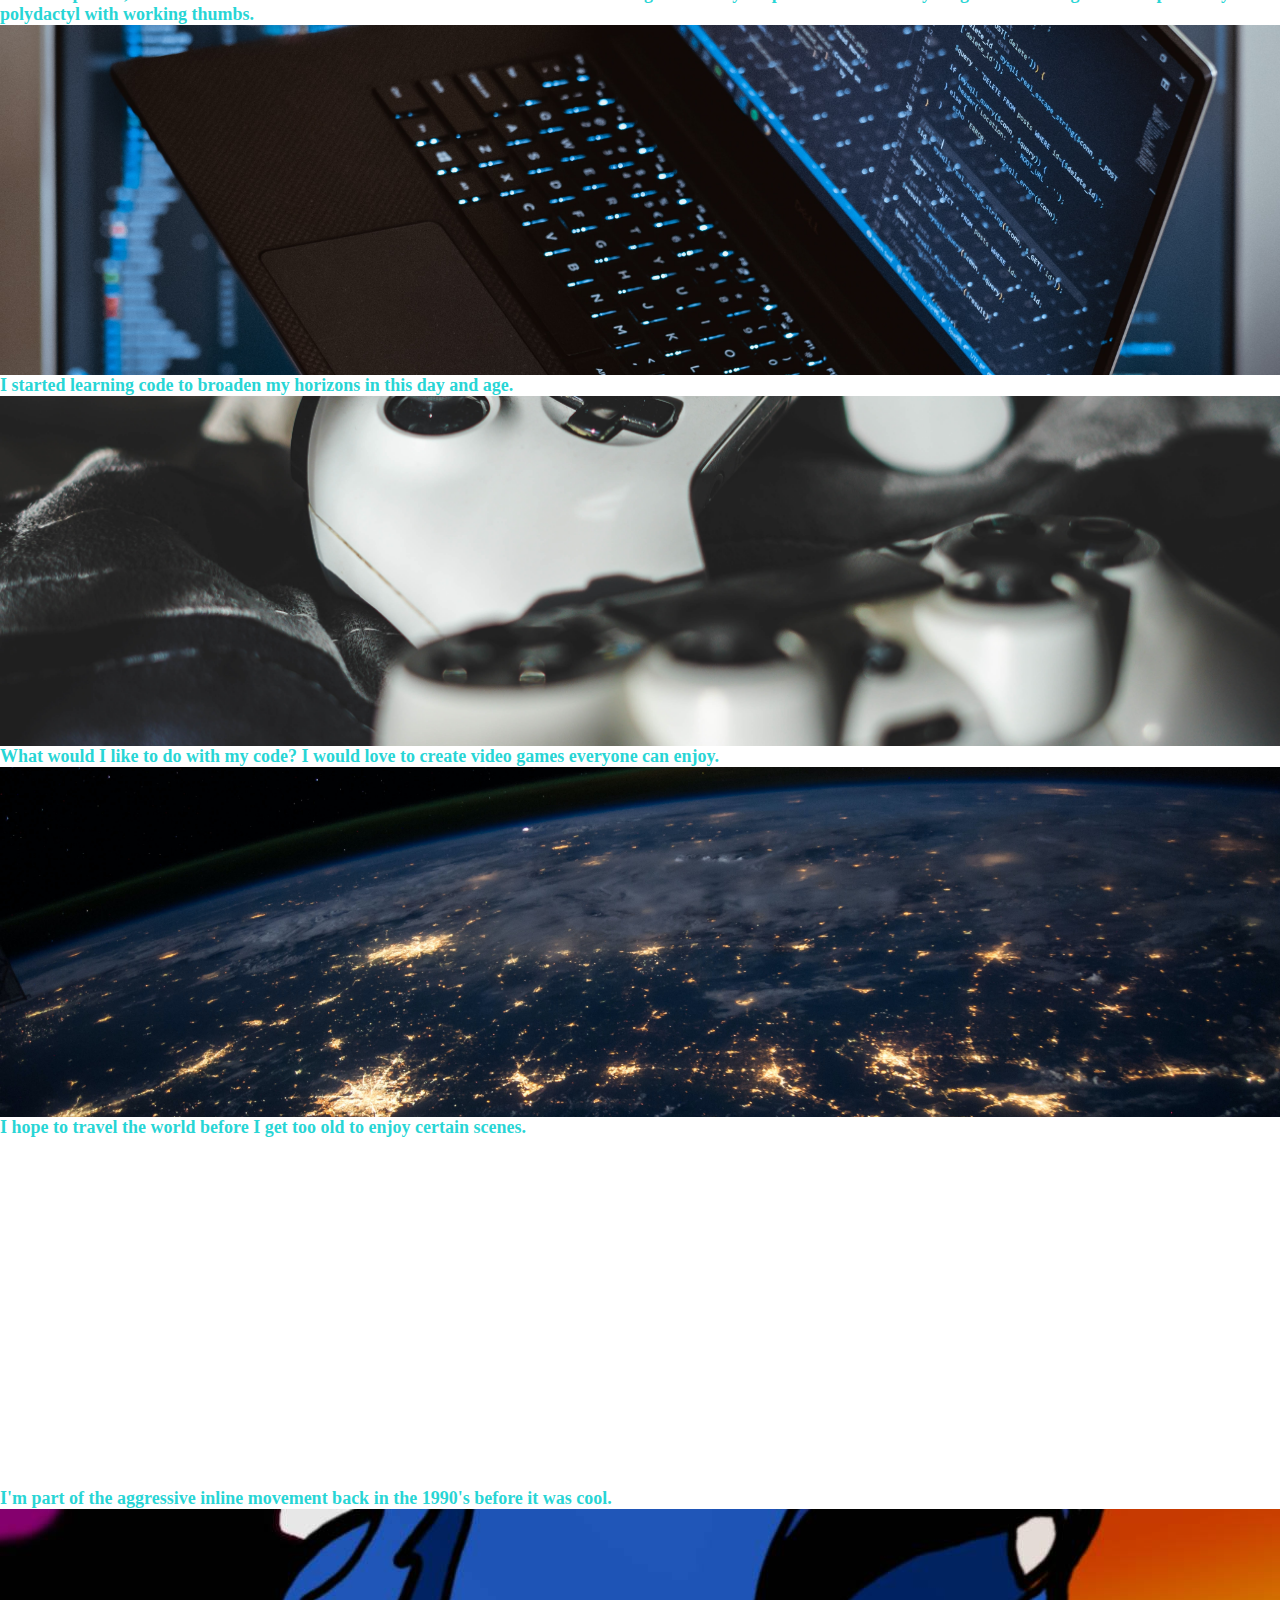
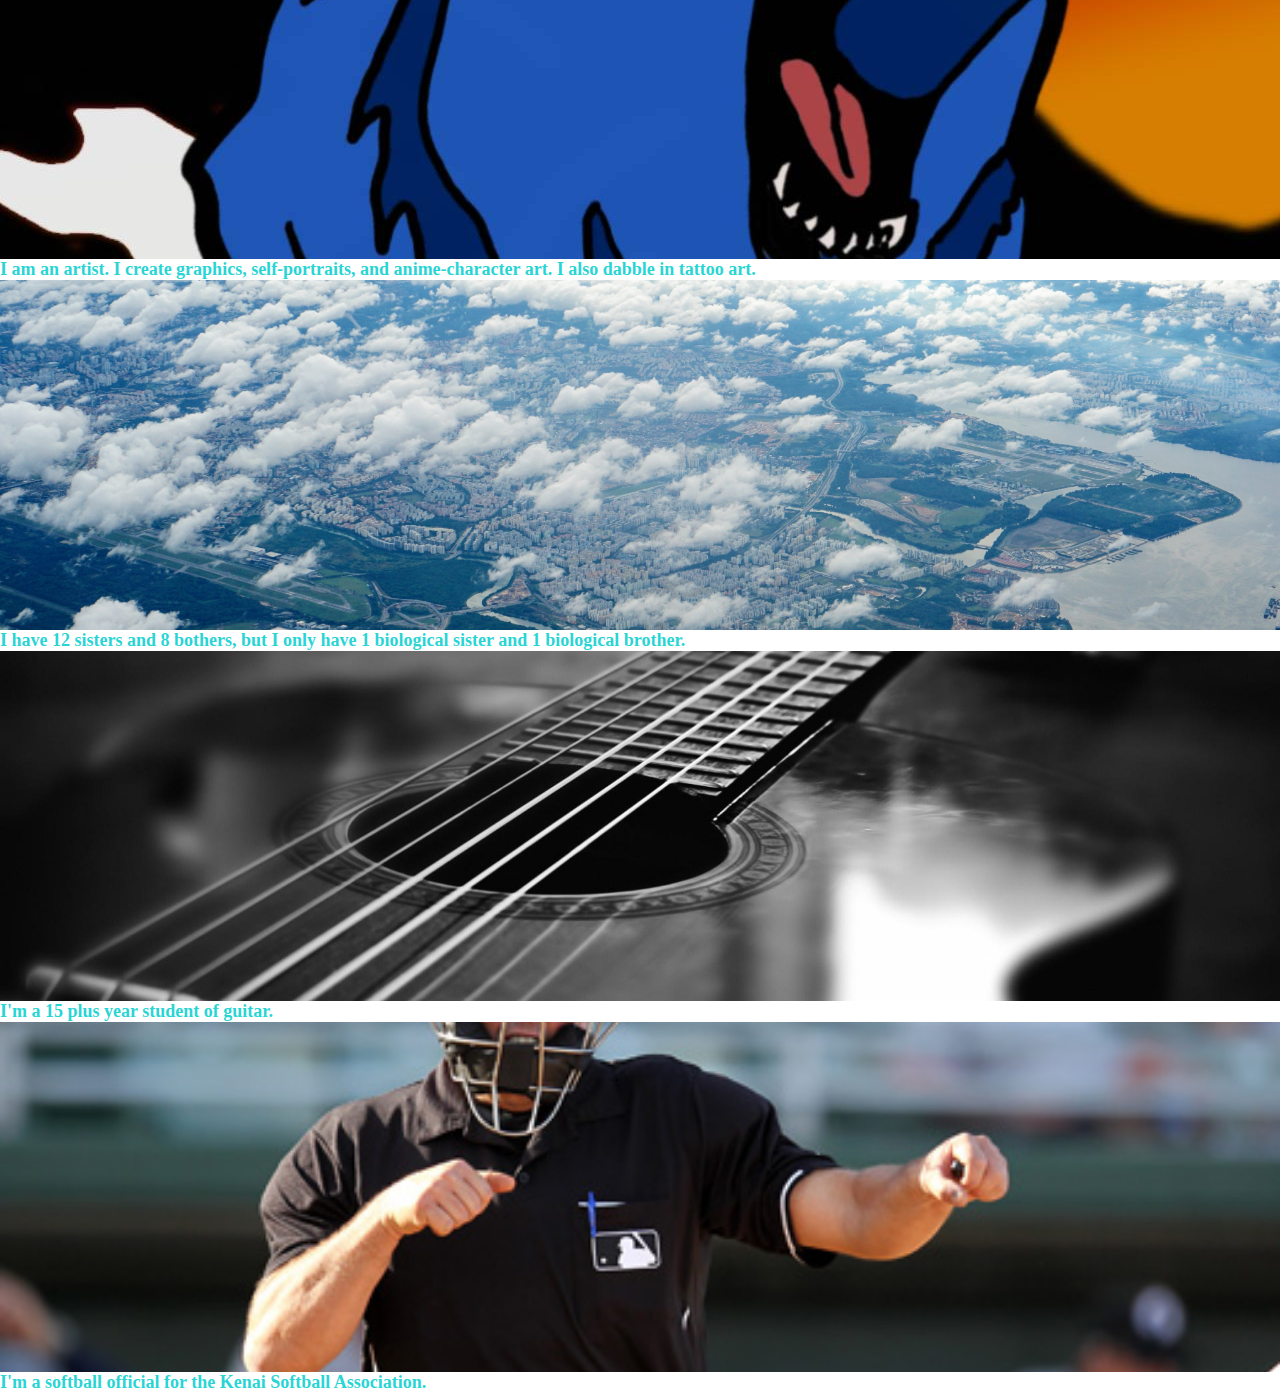
==== commit 32e11a36: "grammar" ====
--- a/index.html
+++ b/index.html
@@ -106,7 +106,7 @@
                     <div class="portfolio-img-background" style="background-image:url(myWebpage_pics/alaskan90h7s_logo.jpg)">
                     </div>
                         <div class="subtitle">
-                            I'm an artist. I create graphics, self-portraits, and anime-character art. I also dabble in
+                            I am an artist. I create graphics, self-portraits, and anime-character art. I also dabble in
                             tattoo art.
                         </div>
                     </div>
